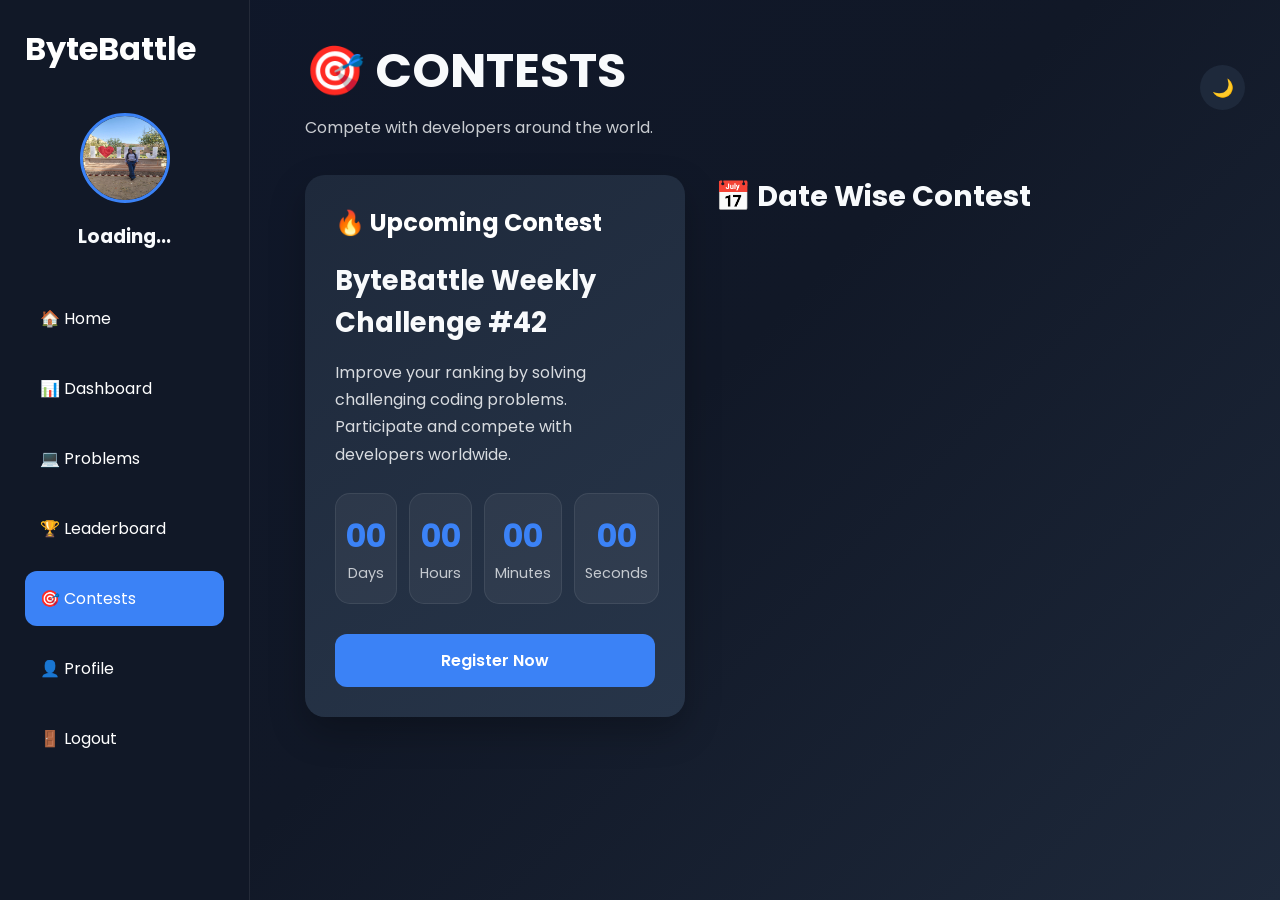
==== html/contest.html @ fc8e750f "Updating files" ====
<!DOCTYPE html>
<html lang="en">

<head>

    <meta charset="UTF-8">

    <meta
        name="viewport"
        content="width=device-width, initial-scale=1.0">

    <title>ByteBattle | Contests</title>

    <link
        rel="stylesheet"
        href="../css/style.css">

    <link
        rel="stylesheet"
        href="../css/contest.css">

    <link
        href="https://fonts.googleapis.com/css2?family=Poppins:wght@300;400;500;600;700&display=swap"
        rel="stylesheet">

</head>

<body>

<aside class="sidebar">

    <div class="sidebar-logo">

        <h2>ByteBattle</h2>

    </div>

    <div class="sidebar-user">

        <img
            src="../img/profile.jpeg"
            alt="Profile">

        <h3 id="sidebarName">
            Loading...
        </h3>

    </div>

    <ul class="sidebar-links">

        <li>
            <a href="index.html">
                🏠 Home
            </a>
        </li>

        <li>
            <a href="dashboard.html">
                📊 Dashboard
            </a>
        </li>

        <li>
            <a href="problems.html">
                💻 Problems
            </a>
        </li>

        <li>
            <a href="leaderboard.html">
                🏆 Leaderboard
            </a>
        </li>

        <li class="active">

            <a href="contest.html">

                🎯 Contests

            </a>

        </li>

        <li>

            <a href="profile.html">

                👤 Profile

            </a>

        </li>

        <li>

            <a href="#"
               id="logoutBtn">

                🚪 Logout

            </a>

        </li>

    </ul>

</aside>

<main class="contest-page">

    <header class="contest-header">

        <div>

            <h1>

                🎯 CONTESTS

            </h1>

            <p>

                Compete with developers around the world.

            </p>

        </div>

        <button
            id="themeToggle"
            class="theme-btn">

            🌙

        </button>

    </header>

    <div class="contest-layout">


        <section class="contest-left">

            <div class="featured-contest">

                <h2>🔥 Upcoming Contest</h2>

                <h3 id="contestTitle">
                    ByteBattle Weekly Challenge #42
                </h3>

                <p>
                    Improve your ranking by solving challenging coding problems.
                    Participate and compete with developers worldwide.
                </p>

                <div class="countdown">

                    <div class="time-box">
                        <h1 id="days">00</h1>
                        <span>Days</span>
                    </div>

                    <div class="time-box">
                        <h1 id="hours">00</h1>
                        <span>Hours</span>
                    </div>

                    <div class="time-box">
                        <h1 id="minutes">00</h1>
                        <span>Minutes</span>
                    </div>

                    <div class="time-box">
                        <h1 id="seconds">00</h1>
                        <span>Seconds</span>
                    </div>

                </div>

                <button
                    class="register-btn"
                    id="registerBtn">

                    Register Now

                </button>

            </div>

        </section>


        <section class="contest-right">

            <h2 class="section-title">

                📅 Date Wise Contest

            </h2>

            <div id="contestContainer">

            </div>

        </section>

    </div>

</main>

<script src="../js/script.js"></script>
<script src="../js/contest.js"></script>

</body>

</html>
---- css/style.css ----
:root{
    --bg:#0f172a;
    --card:#1e293b;
    --text:#f8fafc;
    --accent:#3b82f6;
    --secondary:#64748b;
}

.light{
    --bg:#f8fafc;
    --card:#ffffff;
    --text:#0f172a;
    --accent:#2563eb;
    --secondary:#94a3b8;
}

*{
    margin:0;
    padding:0;
    box-sizing:border-box;
    font-family:'Poppins',sans-serif;
}

body{
    background:var(--bg);
    color:var(--text);
    min-height:100vh;
    transition:.3s;
}

.navbar{
    display:flex;
    justify-content:space-between;
    align-items:center;
    padding:20px 8%;
    position:sticky;
    top:0;
    background:var(--bg);
    z-index:1000;
}

.logo{
    font-size:1.8rem;
    font-weight:700;
    color:var(--accent);
}

.nav-links{
    display:flex;
    gap:25px;
    list-style:none;
}

.nav-links a{
    color:var(--text);
    text-decoration:none;
}

.nav-links a:hover{
    color:var(--accent);
}

#themeToggle{
    width:45px;
    height:45px;
    border:none;
    border-radius:50%;
    cursor:pointer;
    background:var(--card);
    color:var(--text);
    font-size:1.1rem;
    transition:0.3s;
}

#themeToggle:hover{
    transform:rotate(180deg);
}
.hero{
    min-height:85vh;
    display:flex;
    justify-content:center;
    align-items:center;
    text-align:center;
    padding:20px;
}

.hero-content{
    max-width:800px;
}

.hero h1{
    font-size:4rem;
    margin-bottom:20px;
    line-height:1.2;
}

.hero p{
    font-size:1.1rem;
    line-height:1.8;
    margin-bottom:30px;
}

.hero-buttons{
    display:flex;
    justify-content:center;
    gap:20px;
}

.btn{
    display:inline-block;
    padding:14px 30px;
    border-radius:12px;
    text-decoration:none;
    font-weight:600;
    transition:0.3s;
}

.btn:hover{
    transform:translateY(-3px);
}

.primary-btn{
    background:var(--accent);
    color:white;
}

.secondary-btn{
    border:1px solid var(--accent);
    color:var(--accent);
}

.features{
    width:90%;
    margin:auto;
    display:grid;
    grid-template-columns:repeat(auto-fit,minmax(250px,1fr));
    gap:25px;
    padding:50px 0;
}

.feature-card{
    background:var(--card);
    padding:30px;
    border-radius:18px;
    transition:0.3s;
    box-shadow:0 10px 25px rgba(0,0,0,.15);
}

.feature-card:hover{
    transform:translateY(-8px);
}

.feature-card h3{
    margin-bottom:10px;
}

.auth-container{
    display:flex;
    justify-content:center;
    align-items:center;
    min-height:80vh;
}

.auth-box{
    width:400px;
    background:var(--card);
    padding:40px;
    border-radius:20px;
    display:flex;
    flex-direction:column;
    gap:18px;
    box-shadow:0 15px 35px rgba(0,0,0,.2);
}

.auth-box input{
    padding:14px;
    border:2px solid transparent;
    border-radius:10px;
    outline:none;
    transition:.3s;
}

.auth-box input:focus{
    border-color:var(--accent);
}

.auth-box button{
    border:none;
    cursor:pointer;
}

.auth-box p{
    text-align:center;
}

.auth-box a{
    color:var(--accent);
}

@media(max-width:768px){

    .navbar{
        flex-direction:column;
        gap:20px;
    }

    .hero h1{
        font-size:2.3rem;
    }

    .hero-buttons{
        flex-direction:column;
    }

    .auth-box{
        width:90%;
    }
}

html{
    scroll-behavior:smooth;
}

::selection{
    background:var(--accent);
    color:white;
}
---- css/contest.css ----
:root{
    --bg:#0f172a;
    --card:#1e293b;
    --card2:#273549;
    --text:#f8fafc;
    --accent:#3b82f6;
    --green:#22c55e;
    --yellow:#f59e0b;
    --red:#ef4444;
}

body{
    background:linear-gradient(135deg,#0f172a,#111827,#1e293b);
    color:var(--text);
    font-family:'Poppins',sans-serif;
}


.sidebar{
    position:fixed;
    left:0;
    top:0;
    width:250px;
    height:100vh;
    background:#111827;
    border-right:1px solid rgba(255,255,255,.08);
    padding:25px;
}

.sidebar-logo{
    margin-bottom:40px;
}

.sidebar-logo h2{
    font-size:2rem;
    color:white;
}

.sidebar-user{
    text-align:center;
    margin-bottom:40px;
}

.sidebar-user img{
    width:90px;
    height:90px;
    border-radius:50%;
    border:3px solid var(--accent);
}

.sidebar-user h3{
    margin-top:12px;
}

.sidebar-links{
    list-style:none;
}

.sidebar-links li{
    margin-bottom:15px;
}

.sidebar-links a{
    display:block;
    text-decoration:none;
    color:white;
    padding:15px;
    border-radius:12px;
    transition:.3s;
}

.sidebar-links a:hover,
.sidebar-links .active a{
    background:var(--accent);
}


.contest-page{
    margin-left:270px;
    padding:35px;
}

.contest-header{
    display:flex;
    justify-content:space-between;
    align-items:center;
    margin-bottom:35px;
}

.contest-header h1{
    font-size:3rem;
}

.contest-header p{
    margin-top:8px;
    opacity:.8;
}

.theme-btn{
    width:55px;
    height:55px;
    border:none;
    border-radius:50%;
    cursor:pointer;
    background:var(--card);
    color:white;
    font-size:1.2rem;
}

.contest-layout{
    display:grid;
    grid-template-columns:380px 1fr;
    gap:30px;
}


.featured-contest{
    background:linear-gradient(145deg,var(--card),var(--card2));
    padding:30px;
    border-radius:20px;
    box-shadow:0 15px 35px rgba(0,0,0,.25);
}

.featured-contest h2{
    margin-bottom:20px;
    color:#fff;
}

.featured-contest h3{
    font-size:1.7rem;
    margin-bottom:15px;
}

.featured-contest p{
    line-height:1.7;
    opacity:.85;
    margin-bottom:25px;
}

.countdown{
    display:grid;
    grid-template-columns:repeat(4,1fr);
    gap:12px;
    margin-bottom:30px;
}

.time-box{
    background:rgba(255,255,255,.05);
    border:1px solid rgba(255,255,255,.08);
    border-radius:15px;
    text-align:center;
    padding:18px 10px;
}

.time-box h1{
    font-size:2rem;
    color:var(--accent);
}

.time-box span{
    opacity:.75;
    font-size:.9rem;
}


.register-btn,
.leaderboard-btn{

    border:none;
    cursor:pointer;
    border-radius:12px;
    padding:14px 22px;
    font-size:1rem;
    font-weight:600;
    transition:.3s;

}

.register-btn{

    width:100%;
    background:var(--accent);
    color:#fff;

}

.register-btn:hover{

    transform:translateY(-3px);
    box-shadow:0 10px 25px rgba(59,130,246,.35);

}

.leaderboard-btn{

    background:#1f2937;
    color:#fff;
    border:1px solid rgba(255,255,255,.08);

}

.leaderboard-btn:hover{

    background:var(--accent);

}

.section-title{

    margin-bottom:25px;
    font-size:1.8rem;

}

#contestContainer{

    display:flex;
    flex-direction:column;
    gap:20px;

}

.contest-card{

    background:linear-gradient(145deg,var(--card),var(--card2));
    border-radius:18px;
    padding:25px;
    display:flex;
    justify-content:space-between;
    align-items:center;
    transition:.3s;
    border:1px solid rgba(255,255,255,.08);

}

.contest-card:hover{

    transform:translateY(-5px);
    border-color:var(--accent);
    box-shadow:0 15px 30px rgba(0,0,0,.25);

}

.contest-info h3{

    margin-bottom:10px;

}

.contest-info p{

    opacity:.8;
    margin-bottom:6px;

}

.status{

    display:inline-block;
    margin-top:10px;
    padding:6px 14px;
    border-radius:20px;
    font-size:.85rem;
    font-weight:600;

}

.upcoming{

    background:rgba(34,197,94,.15);
    color:#22c55e;

}

.live{

    background:rgba(245,158,11,.15);
    color:#f59e0b;

}

.ended{

    background:rgba(239,68,68,.15);
    color:#ef4444;

}


.featured-contest,
.contest-card{

    animation:fadeUp .6s ease;

}

@keyframes fadeUp{

    from{

        opacity:0;
        transform:translateY(30px);

    }

    to{

        opacity:1;
        transform:translateY(0);

    }

}


@media(max-width:1100px){

    .contest-layout{

        grid-template-columns:1fr;

    }

}

@media(max-width:900px){

    .sidebar{

        width:80px;

    }

    .sidebar-logo h2,
    .sidebar-user h3{

        display:none;

    }

    .sidebar-user img{

        width:50px;
        height:50px;

    }

    .contest-page{

        margin-left:90px;

    }

}

@media(max-width:700px){

    .contest-card{

        flex-direction:column;
        align-items:flex-start;
        gap:20px;

    }

    .countdown{

        grid-template-columns:repeat(2,1fr);

    }

}

@media(max-width:500px){

    .sidebar{

        display:none;

    }

    .contest-page{

        margin-left:0;
        padding:20px;

    }

    .contest-header h1{

        font-size:2rem;

    }

}
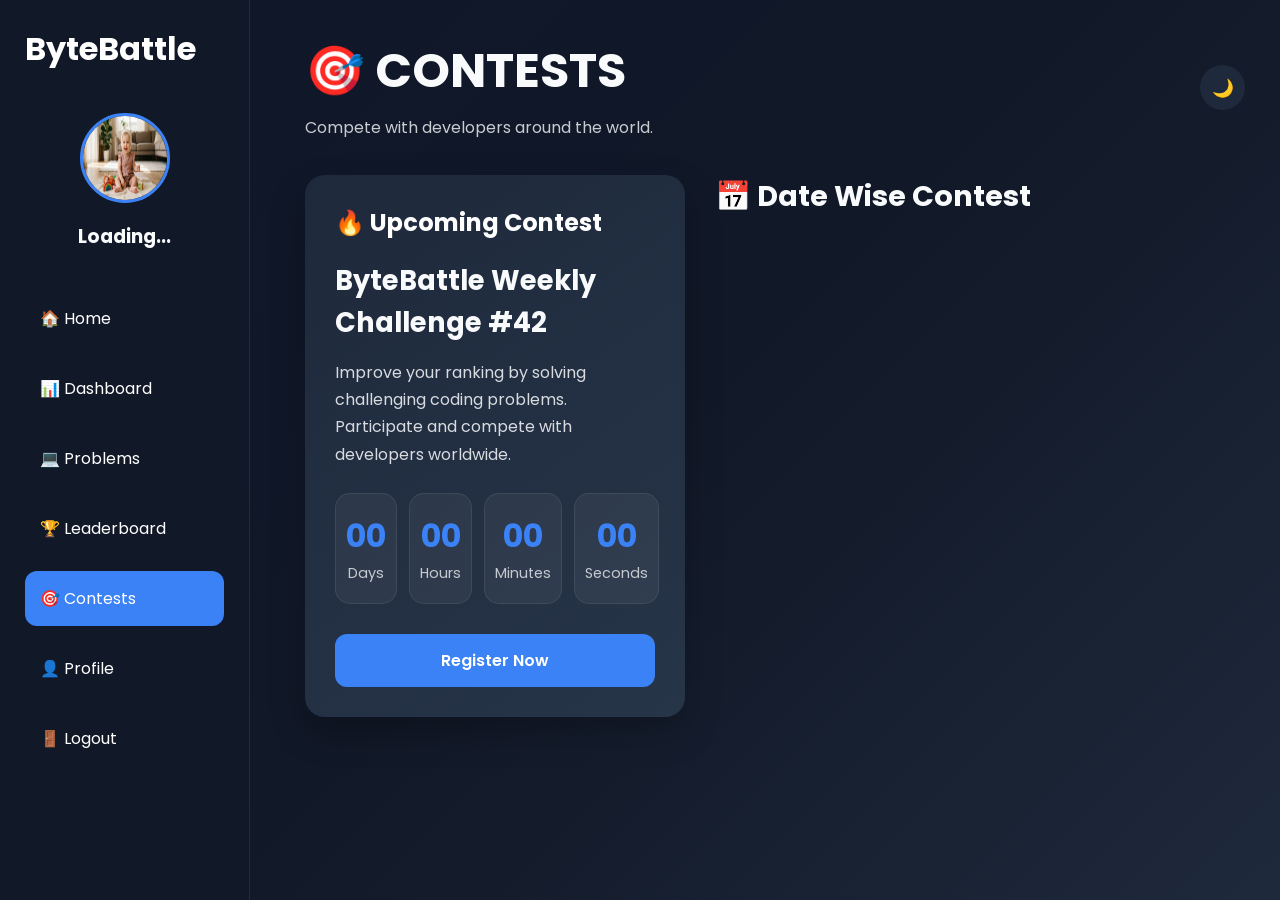
==== commit acb11f8a: "Updated version" ====
--- a/html/contest.html
+++ b/html/contest.html
@@ -38,7 +38,7 @@
     <div class="sidebar-user">
 
         <img
-            src="../img/profile.jpeg"
+            src="../img/profile.png"
             alt="Profile">
 
         <h3 id="sidebarName">
